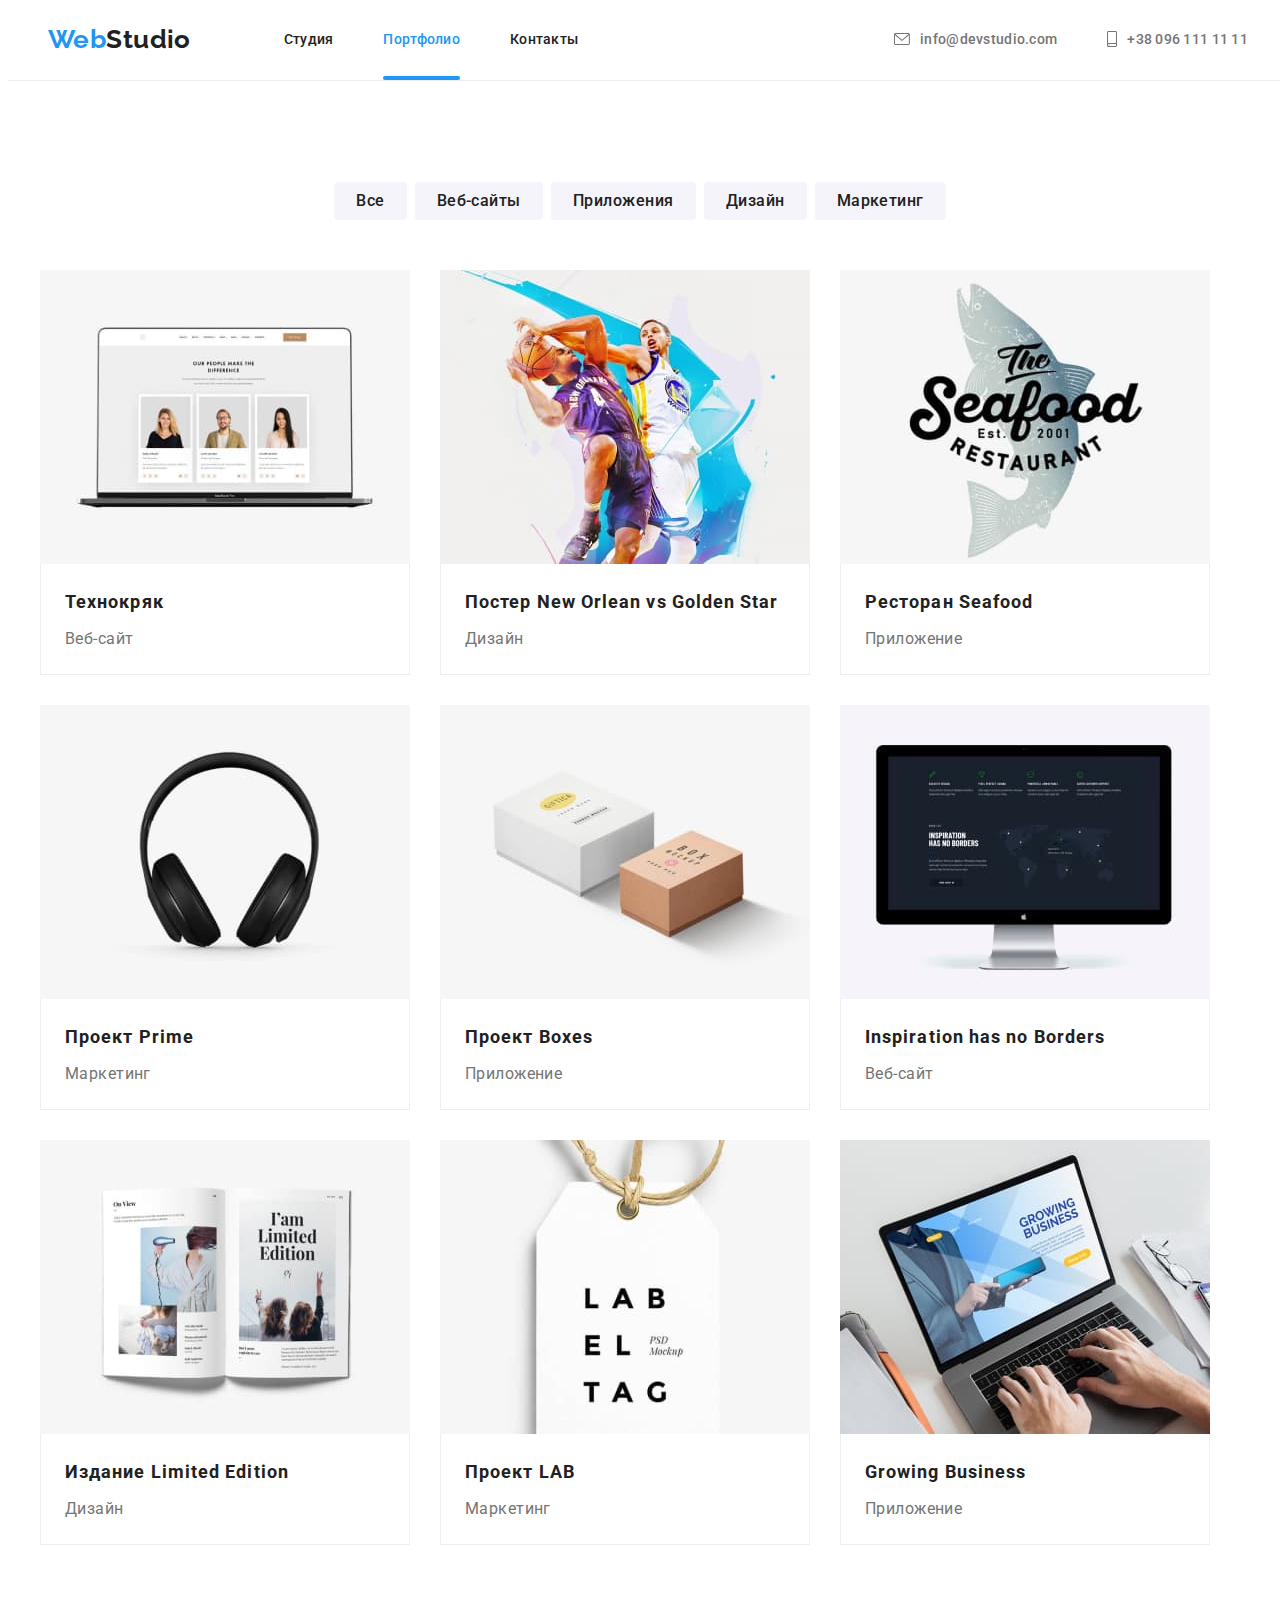
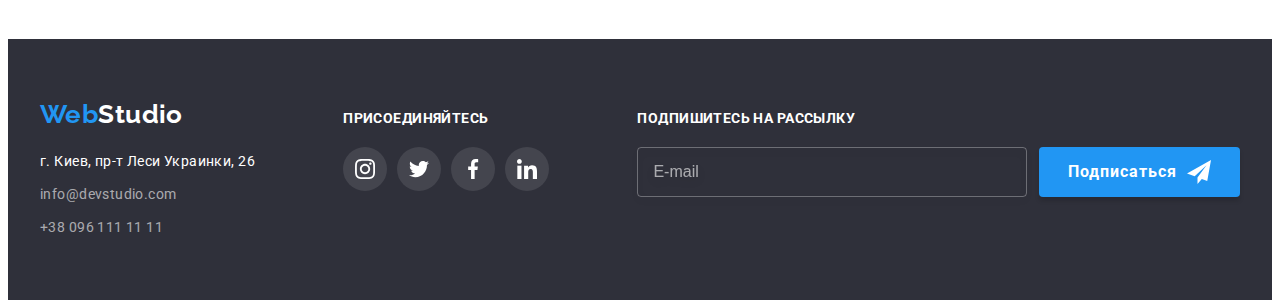
==== portfolio.html @ 2651d7e3 "Finished homework" ====
<!DOCTYPE html>
<html lang="ru">
  <head>
    <meta charset="UTF-8" />
    <meta http-equiv="X-UA-Compatible" content="IE=edge" />
    <meta name="viewport" content="width=device-width, initial-scale=1.0" />
    <title>Portfolio</title>
    <link
      rel="stylesheet"
      href="https://cdnjs.cloudflare.com/ajax/libs/modern-normalize/1.1.0/modern-normalize.min.css"
      integrity="sha512-wpPYUAdjBVSE4KJnH1VR1HeZfpl1ub8YT/NKx4PuQ5NmX2tKuGu6U/JRp5y+Y8XG2tV+wKQpNHVUX03MfMFn9Q=="
      crossorigin="anonymous"
      referrerpolicy="no-referrer"
    />
    <link rel="preconnect" href="https://fonts.googleapis.com" />
    <link rel="preconnect" href="https://fonts.gstatic.com" crossorigin />
    <link
      href="https://fonts.googleapis.com/css2?family=Raleway:wght@700&family=Roboto:wght@400;500;700;900&display=swap"
      rel="stylesheet"
    />
    <link rel="stylesheet" href="./css/basic.css" />
    <link rel="stylesheet" href="./css/styles.css" />
  </head>
  <body>
    <header>
      <div class="container">
        <a href="./index.html" class="logo"
          >Web<span class="logo-accent">Studio</span></a
        >
        <nav>
          <ul class="nav-list">
            <li>
              <a class="header-nav" href="./index.html">Студия</a>
            </li>
            <li>
              <a class="header-nav current" href="./portfolio.html"
                >Портфолио</a
              >
            </li>
            <li><a class="header-nav" href="#">Контакты</a></li>
          </ul>
        </nav>
        <ul class="contact-list">
          <li>
            <a class="contact-link" href="mailto:info@devstudio.com"
              ><svg class="header-icon" width="16" height="12">
                <use href="./images/icons.svg#icon-mail"></use>
              </svg>
              info@devstudio.com</a
            >
          </li>
          <li>
            <a class="contact-link" href="tel:+380961111111"
              ><svg class="header-icon" width="10" height="16">
                <use href="./images/icons.svg#icon-phone"></use>
              </svg>
              +38 096 111 11 11</a
            >
          </li>
        </ul>
      </div>
    </header>
    <main>
      <section class="section">
        <div class="container">
          <h1 class="visually-hidden">Projects</h1>
          <ul class="filter-list">
            <li><button type="button" class="filter-btn">Все</button></li>
            <li><button type="button" class="filter-btn">Веб-сайты</button></li>
            <li>
              <button type="button" class="filter-btn">Приложения</button>
            </li>
            <li><button type="button" class="filter-btn">Дизайн</button></li>
            <li><button type="button" class="filter-btn">Маркетинг</button></li>
          </ul>
          <ul class="projects-list">
            <li class="project-item">
              <a class="project-link" href="" rel="noopener nofollow noreferrer">
                <div class="project-wrap">
                  <img
                    src="./images/projects/project1.jpg"
                    alt="project"
                    width="370"
                    height="294"
                  />
                  <p class="project-desc">
                    Ресурс предлагает комплексные предложения с разным уровнем
                    функционала и сервисов. Все это позволит посетителю получить
                    исчерпывающие сведения о компании или частном лице.
                  </p>
                </div>
                <div class="project-caption">
                  <h2 class="project-name">Технокряк</h2>
                  <p class="project-type">Веб-сайт</p>
                </div>
              </a>
            </li>
            <li class="project-item">
              <a class="project-link" href="" rel="noopener nofollow noreferrer">
                <div class="project-wrap">
                  <img
                    src="./images/projects/project2.jpg"
                    alt="project"
                    width="370"
                    height="294"
                  />
                  <p class="project-desc">Product description lies here</p>
                </div>
                <div class="project-caption">
                  <h2 class="project-name">Постер New Orlean vs Golden Star</h2>
                  <p class="project-type">Дизайн</p>
                </div>
              </a>
            </li>
            <li class="project-item">
              <a class="project-link" href="" rel="noopener nofollow noreferrer">
                <div class="project-wrap">
                  <img
                    src="./images/projects/project3.jpg"
                    alt="project"
                    width="370"
                    height="294"
                  />
                  <p class="project-desc">Product description lies here</p>
                </div>
                <div class="project-caption">
                  <h2 class="project-name">Ресторан Seafood</h2>
                  <p class="project-type">Приложение</p>
                </div>
              </a>
            </li>
            <li class="project-item">
              <a class="project-link" href="" rel="noopener nofollow noreferrer">
                <div class="project-wrap">
                  <img
                    src="./images/projects/project4.jpg"
                    alt="project"
                    width="370"
                    height="294"
                  />
                  <p class="project-desc">Product description lies here</p>
                </div>
                <div class="project-caption">
                  <h2 class="project-name">Проект Prime</h2>
                  <p class="project-type">Маркетинг</p>
                </div>
              </a>
            </li>
            <li class="project-item">
              <a class="project-link" href="" rel="noopener nofollow noreferrer">
                <div class="project-wrap">
                  <img
                    src="./images/projects/project5.jpg"
                    alt="project"
                    width="370"
                    height="294"
                  />
                  <p class="project-desc">Product description lies here</p>
                </div>
                <div class="project-caption">
                  <h2 class="project-name">Проект Boxes</h2>
                  <p class="project-type">Приложение</p>
                </div>
              </a>
            </li>
            <li class="project-item">
              <a class="project-link" href="" rel="noopener nofollow noreferrer">
                <div class="project-wrap">
                  <img
                    src="./images/projects/project6.jpg"
                    alt="project"
                    width="370"
                    height="294"
                  />
                  <p class="project-desc">Product description lies here</p>
                </div>
                <div class="project-caption">
                  <h2 lang="en" class="project-name">
                    Inspiration has no Borders
                  </h2>
                  <p class="project-type">Веб-сайт</p>
                </div>
              </a>
            </li>
            <li class="project-item">
              <a class="project-link" href="" rel="noopener nofollow noreferrer">
                <div class="project-wrap">
                  <img
                    src="./images/projects/project7.jpg"
                    alt="project"
                    width="370"
                    height="294"
                  />
                  <p class="project-desc">Product description lies here</p>
                </div>
                <div class="project-caption">
                  <h2 class="project-name">Издание Limited Edition</h2>
                  <p class="project-type">Дизайн</p>
                </div>
              </a>
            </li>
            <li class="project-item">
              <a class="project-link" href="" rel="noopener nofollow noreferrer">
                <div class="project-wrap">
                  <img
                    src="./images/projects/project8.jpg"
                    alt="project"
                    width="370"
                    height="294"
                  />
                  <p class="project-desc">Product description lies here</p>
                </div>
                <div class="project-caption">
                  <h2 class="project-name">Проект LAB</h2>
                  <p class="project-type">Маркетинг</p>
                </div>
              </a>
            </li>
            <li class="project-item">
              <a class="project-link" href="" rel="noopener nofollow noreferrer">
                <div class="project-wrap">
                  <img
                    src="./images/projects/project9.jpg"
                    alt="project"
                    width="370"
                    height="294"
                  />
                  <p class="project-desc">Product description lies here</p>
                </div>
                <div class="project-caption">
                  <h2 lang="en" class="project-name">Growing Business</h2>
                  <p class="project-type">Приложение</p>
                </div>
              </a>
            </li>
          </ul>
        </div>
      </section>
    </main>
    <footer>
      <div class="container">
        <div>
          <a href="./index.html" class="logo"
            >Web<span class="logo-accent">Studio</span></a
          >
          <nav class="footer-nav">
            <address>
              <ul class="address-list">
                <li>
                  <a
                    class="address"
                    href="https://goo.gl/maps/BFLRJ4RonseeKcWp8"
                    target="_blank"
                    rel="noopener nofollow noreferrer"
                  >
                    г. Киев, пр-т Леси Украинки, 26</a
                  >
                </li>
                <li>
                  <a class="footer-contact" href="mailto:info@devstudio.com"
                    >info@devstudio.com</a
                  >
                </li>
                <li>
                  <a class="footer-contact" href="tel:+380961111111"
                    >+38 096 111 11 11</a
                  >
                </li>
              </ul>
            </address>
          </nav>
        </div>
        <div>
          <b class="cta">Присоединяйтесь</b>
          <ul class="network-links">
            <li>
              <a class="network-icon" href=""  rel="noopener nofollow noreferrer"
                ><svg width="20" height="20">
                  <use href="./images/icons.svg#icon-instagram"></use></svg></a>
            </li>
            <li>
              <a class="network-icon" href=""  rel="noopener nofollow noreferrer"
                ><svg width="20" height="20">
                  <use href="./images/icons.svg#icon-twitter"></use></svg></a>
            </li>
            <li>
              <a class="network-icon" href=""  rel="noopener nofollow noreferrer"
                ><svg width="20" height="20">
                  <use href="./images/icons.svg#icon-facebook"></use></svg></a>
            </li>
            <li>
              <a class="network-icon" href=""  rel="noopener nofollow noreferrer"
                ><svg width="20" height="20">
                  <use href="./images/icons.svg#icon-linkedin"></use></svg></a>
            </li>
          </ul>
        </div>
        <div>
          <b class="cta">Подпишитесь на рассылку</b>
      <div class="subscribe-wrap">
        <input
            class="subscribe-input"
            type="email"
            name="email"
            placeholder="E-mail"
          />
          <button type="submit" class="subscribe-btn">
            Подписаться
            <svg class="close-icon" width="24" height="24">
              <use href="./images/icons.svg#icon-send"></use>
            </svg></div>
          </button>
        </div>
      </div>
    </footer>
  </body>
</html>
---- css/basic.css ----
:root {
  --main-text: #757575;
  --secondary-text: #212121;
  --main-white: #ffffff;
  --accent: #2196f3;
  --secondary-accent: #188ce8;
  --dark-background: #2f303a;
  --light-background: #f5f4fa;
  --footer-contact: rgba(255, 255, 255, 0.6);
  --footer-icon-bg: rgba(255, 255, 255, 0.1);
  --header-border-color: #ececec;
  --border-color: #eeeeee;
  --main-icon-color: #afb1b8;
  --duration: 250ms;
  --timing: cubic-bezier(0.4, 0, 0.2, 1);
}
*:focus-visible {
  outline-color: var(--secondary-accent);
  outline-style: dashed;
  outline-width: 1px;
}
body {
  font-family: "Roboto", "Open Sans", sans-serif;
  color: var(--main-text);
  background-color: var(--main-white);
  font-size: 14px;
  line-height: 1.71;
  letter-spacing: 0.03em;
  padding-top: 80px;
}
h1,
h2,
h3,
h4,
h5,
h6,
p {
  margin-top: 0;
  margin-bottom: 0;
}
ul,
ol {
  padding: 0;
  margin: 0;
  list-style: none;
}
a {
  text-decoration: none;
  color: inherit;
}
img {
  display: block;
  max-width: 100%;
  height: auto;
}
.container {
  width: 1200px;
  margin: 0 auto;
  padding-left: 15px;
  padding-right: 15px;
}
.section {
  padding-top: 94px;
  padding-bottom: 94px;
}
.visually-hidden {
  position: absolute;
  white-space: nowrap;
  width: 1px;
  height: 1px;
  overflow: hidden;
  border: 0;
  padding: 0;
  clip: rect(0 0 0 0);
  clip-path: inset(50%);
  margin: -1px;
}
---- css/styles.css ----
/*-------------HEADER-------------*/
header {
  position: fixed;
  top: 0;
  width: 100%;
  z-index: 10;
  padding-top: 24px;
  padding-bottom: 25px;
  background-color: var(--main-white);
  border-bottom: 1px solid var(--header-border-color);
}
header .container {
  display: flex;
  align-items: center;
}
.logo {
  display: block;
  font-family: "Raleway", "Open Sans", sans-serif;
  font-weight: 700;
  color: var(--accent);
  font-size: 26px;
  line-height: 1.19;
  margin-right: 93px;
}
.logo-accent {
  color: var(--secondary-text);
}
.nav-list {
  display: flex;
}
.header-nav {
  position: relative;
  font-weight: 500;
  letter-spacing: 0.02em;
  color: var(--secondary-text);
  transition: color var(--duration) var(--timing);
}
.contact-list {
  display: flex;
  margin-left: auto;
}
.contact-link {
  display: flex;
  align-items: center;
  font-weight: 500;
  letter-spacing: 0.02em;
  transition: color var(--duration) var(--timing);
}
.header-icon {
  fill: currentColor;
  margin-right: 10px;
}
nav li:not(:last-child),
.contact-list li:not(:last-child) {
  margin-right: 50px;
}
.header-nav:hover,
.header-nav:focus,
.contact-link:hover,
.contact-link:focus {
  color: var(--accent);
}
.current {
  color: var(--accent);
}
.current::after {
  content: "";
  position: absolute;
  left: 0;
  bottom: -33px;
  width: 100%;
  height: 4px;
  border-radius: 2px;
  background-color: var(--accent);
  transition: opacity var(--duration) var(--timing);
}

/*-------------MAIN-------------*/
/*-------------HERO-------------*/
.hero {
  max-width: 1600px;
  min-height: 600px;
  margin: 0 auto;
  background-color: var(--dark-background);
  background-image: linear-gradient(
      rgba(47, 48, 58, 0.4),
      rgba(47, 48, 58, 0.4)
    ),
    url(../images/working-people.jpg);
  background-size: cover;
  background-repeat: no-repeat;
  background-position: center;
  padding: 200px 0;
  text-align: center;
}
.hero-title {
  font-weight: 900;
  font-size: 44px;
  line-height: 1.36;
  letter-spacing: 0.06em;
  text-transform: uppercase;
  margin-bottom: 30px;
  color: var(--main-white);
}
.hero-btn {
  font-family: "Roboto", "Open Sans", sans-serif;
  font-weight: 700;
  font-size: 16px;
  line-height: 1.88;
  letter-spacing: 0.06em;
  min-width: 200px;
  min-height: 50px;
  border: 0;
  padding: 10px 32px;
  border-radius: 4px;
  color: var(--main-white);
  background-color: var(--accent);
  cursor: pointer;
  transition: background-color var(--duration) var(--timing);
}
.hero-btn:hover,
.hero-btn:focus {
  background-color: var(--secondary-accent);
}

/*-------------ADVANTAGES-------------*/
.advantage-list {
  display: flex;
}
.advantage-list li:not(:last-child) {
  margin-right: 30px;
}
.advantage-item {
  width: 270px;
  text-align: left;
  align-items: center;
}
.advantage-item::before {
  content: "";
  display: block;
  height: 120px;
  border-radius: 4px;
  background-color: var(--light-background);
  background-size: 70px;
  background-repeat: no-repeat;
  background-position: center;
  margin-bottom: 30px;
}
.icon-antenna::before {
  background-image: url(../images/icons/antenna.svg);
}
.icon-clock::before {
  background-image: url(../images/icons/clock.svg);
}
.icon-diagram::before {
  background-image: url(../images/icons/diagram.svg);
}
.icon-astronaut::before {
  background-image: url(../images/icons/astronaut.svg);
}
.advantage-title {
  font-weight: 700;
  font-size: 14px;
  line-height: 1.14;
  text-transform: uppercase;
  margin-bottom: 10px;
  color: var(--secondary-text);
}

/*-------------WHAT WE DO-------------*/
.spec-section {
  padding-bottom: 94px;
}
.section-title {
  font-weight: 700;
  font-size: 36px;
  line-height: 1.17;
  text-align: center;
  margin-bottom: 50px;
  color: var(--secondary-text);
}
.about-list {
  display: flex;
}
.about-list li:not(:last-child) {
  margin-right: 30px;
}
.about-item {
  position: relative;
}
.about-desc {
  display: flex;
  position: absolute;
  bottom: 0;
  left: 0;
  width: 100%;
  height: 70px;
  font-weight: 700;
  text-align: center;
  text-transform: uppercase;
  align-items: center;
  justify-content: center;
  color: var(--main-white);
  background-color: rgba(47, 48, 58, 0.8);
}

/*-------------TEAM-------------*/
.team {
  background-color: var(--light-background);
}
.team-list {
  display: flex;
}
.team-list li:not(:last-child) {
  margin-right: 30px;
}
.team-member {
  box-shadow: 0px 1px 3px rgba(0, 0, 0, 0.12), 0px 1px 1px rgba(0, 0, 0, 0.14),
    0px 2px 1px rgba(0, 0, 0, 0.2);
}
.caption {
  background-color: var(--main-white);
  padding-top: 30px;
  padding-bottom: 30px;
  border-radius: 0px 0px 4px 4px;
}
.member-name {
  font-weight: 500;
  font-size: 16px;
  line-height: 1.19;
  text-align: center;
  margin-bottom: 10px;
  color: var(--secondary-text);
}
.member-position {
  font-size: 16px;
  line-height: 1.19;
  text-align: center;
  margin-bottom: 16px;
}
.network-links {
  display: flex;
  justify-content: center;
}
.network-links li:not(:last-child) {
  margin-right: 10px;
}
.network-icon {
  fill: var(--main-icon-color);
  border-radius: 50%;
  width: 44px;
  height: 44px;
  display: flex;
  justify-content: center;
  align-items: center;
  cursor: pointer;
  transition: fill var(--duration) var(--timing),
    background-color var(--duration) var(--timing);
}
.network-icon:hover,
.network-icon:focus {
  fill: var(--main-white);
  background-color: var(--accent);
}

/*-------------CLIENTS-------------*/
.clients-list {
  display: flex;
  justify-content: center;
}
.clients-list li:not(:last-child) {
  margin-right: 30px;
}
.client-icon {
  fill: currentColor;
  vertical-align: middle;
}
.client-link {
  width: 170px;
  height: 92px;
  display: flex;
  justify-content: center;
  align-items: center;
  border-radius: 4px;
  border: 1px solid var(--main-icon-color);
  color: var(--main-icon-color);
  transition: border var(--duration) var(--timing),
    color var(--duration) var(--timing);
}
.client-link:hover,
.client-link:focus {
  border: 1px solid var(--accent);
  color: var(--accent);
}

/*-------------FOOTER-------------*/
footer {
  padding-top: 60px;
  padding-bottom: 60px;
  background-color: var(--dark-background);
}
footer .container {
  display: flex;
  align-items: baseline;
  justify-content: space-between;
}
footer .logo {
  margin-bottom: 20px;
  margin-right: 0;
}
footer .logo-accent {
  color: var(--main-white);
}
nav.footer-nav li {
  margin-right: 0;
}
.address-list li:not(:last-child) {
  margin-bottom: 9px;
}
.address {
  font-style: normal;
  color: var(--main-white);
  transition: color var(--duration) var(--timing);
}
.footer-contact {
  font-style: normal;
  color: var(--footer-contact);
  transition: color var(--duration) var(--timing);
}
.address:hover,
.address:focus,
.footer-contact:hover,
.footer-contact:focus {
  color: var(--accent);
}
.cta {
  display: block;
  line-height: 1.14;
  text-transform: uppercase;
  color: var(--main-white);
  margin-bottom: 20px;
}
footer .network-icon {
  border-radius: 50%;
  width: 44px;
  height: 44px;
  display: flex;
  justify-content: center;
  align-items: center;
  fill: var(--main-white);
  background-color: var(--footer-icon-bg);
  transition: background-color var(--duration) var(--timing);
}
footer .network-icon:hover,
footer .network-icon:focus {
  background-color: var(--accent);
}
.subscribe-wrap {
  display: flex;
}
.subscribe-input {
  width: 358px;
  background-color: transparent;
  border: 1px solid rgba(255, 255, 255, 0.3);
  filter: drop-shadow(0px 4px 4px rgba(0, 0, 0, 0.15));
  border-radius: 4px;
  margin-right: 12px;
  padding: 16px 15px;
  color: var(--main-white);
}
.subscribe-input::placeholder {
  font-size: 16px;
  line-height: 1.25;
  color: var(--footer-contact);
}
.subscribe-btn {
  display: flex;
  justify-content: center;
  align-items: center;
  font-family: "Roboto", "Open Sans", sans-serif;
  font-weight: 700;
  font-size: 16px;
  line-height: 1.88;
  letter-spacing: 0.06em;
  min-width: 200px;
  min-height: 50px;
  border: 0;
  padding: 10px 29px;
  box-shadow: 0px 4px 4px rgba(0, 0, 0, 0.15);
  border-radius: 4px;
  color: var(--main-white);
  background-color: var(--accent);
  cursor: pointer;
  transition: background-color var(--duration) var(--timing);
}
.subscribe-btn svg {
  margin-left: 10px;
  fill: currentColor;
}
.subscribe-btn:hover,
.subscribe-btn:focus {
  background-color: var(--secondary-accent);
}

/*-------------PROJECTS-------------*/
.filter-list {
  display: flex;
  justify-content: center;
  margin-bottom: 50px;
}
.filter-btn {
  font-family: "Roboto", "Open Sans", sans-serif;
  font-weight: 500;
  font-size: 16px;
  line-height: 1.62;
  text-align: center;
  letter-spacing: 0.03em;
  padding: 6px 22px;
  border: 0;
  border-radius: 4px;
  color: var(--secondary-text);
  background-color: var(--light-background);
  cursor: pointer;
  transition: color var(--duration) var(--timing),
    background-color var(--duration) var(--timing),
    box-shadow var(--duration) var(--timing);
}
.filter-list li:not(:last-child) {
  margin-right: 8px;
}
.filter-btn:hover,
.filter-btn:focus {
  color: var(--main-white);
  background-color: var(--accent);
  box-shadow: 0px 3px 1px rgba(0, 0, 0, 0.1), 0px 1px 2px rgba(0, 0, 0, 0.08),
    0px 2px 2px rgba(0, 0, 0, 0.12);
}
.projects-list {
  display: flex;
  flex-wrap: wrap;
  margin-right: -30px;
  margin-bottom: -30px;
}
.project-item {
  margin-right: 30px;
  margin-bottom: 30px;
}
.project-link {
  display: block;
  transition: box-shadow var(--duration) var(--timing);
}
.project-link:hover,
.project-link:focus {
  box-shadow: 0px 1px 1px rgba(0, 0, 0, 0.12), 0px 4px 4px rgba(0, 0, 0, 0.06),
    1px 4px 6px rgba(0, 0, 0, 0.16);
}
.project-link:hover .project-desc,
.project-link:focus .project-desc {
  transform: translateY(0);
  opacity: 1;
}
.project-wrap {
  position: relative;
  overflow: hidden;
}
.project-desc {
  position: absolute;
  top: 0;
  width: 100%;
  height: 100%;
  padding: 63px 24px;
  font-size: 18px;
  line-height: 1.56;
  color: var(--main-white);
  background-color: rgba(33, 150, 243, 0.9);
  opacity: 0;
  transform: translateY(100%);
  transition: transform 300ms var(--timing);
}
.project-caption {
  padding: 20px 24px;
  border: 1px solid var(--border-color);
  border-top: none;
}
.project-name {
  font-weight: 700;
  font-size: 18px;
  line-height: 2;
  letter-spacing: 0.06em;
  margin-bottom: 4px;
  color: var(--secondary-text);
}
.project-type {
  font-size: 16px;
  line-height: 1.88;
}

/*-------------MODAL-------------*/
.backdrop {
  z-index: 15;
  width: 100vw;
  height: 100vh;
  background-color: rgba(0, 0, 0, 0.2);
  position: fixed;
  top: 0;
  opacity: 1;
  visibility: visible;
  transition: opacity var(--duration) var(--timing),
    visibility var(--duration) var(--timing);
}
.is-hidden {
  opacity: 0;
  visibility: hidden;
  pointer-events: none;
}
.backdrop.is-hidden .modal {
  transform: translate(-50%, -50%) scale(0);
}
.modal {
  position: absolute;
  top: 50%;
  left: 50%;
  width: 528px;
  min-height: 581px;
  padding: 40px;
  background: var(--main-white);
  box-shadow: 0px 1px 3px rgba(0, 0, 0, 0.12), 0px 1px 1px rgba(0, 0, 0, 0.14),
    0px 2px 1px rgba(0, 0, 0, 0.2);
  border-radius: 4px;
  transform: translate(-50%, -50%) scale(1);
  transition: transform 500ms var(--timing) var(--duration);
}
.modal-close-btn {
  width: 30px;
  height: 30px;
  border: 1px solid rgba(0, 0, 0, 0.1);
  border-radius: 50%;
  background-color: var(--main-white);
  position: absolute;
  top: 8px;
  right: 8px;
  cursor: pointer;
}
.modal-close-btn:hover svg,
.modal-close-btn:focus svg {
  fill: var(--accent);
}
.close-icon {
  fill: #000;
  transition: fill var(--duration) var(--timing);
}
form {
  margin-bottom: 30px;
}
.form-header {
  display: block;
  margin-bottom: 12px;
  font-weight: 700;
  font-size: 20px;
  line-height: calc(23 / 20);
  text-align: center;
  color: var(--secondary-text);
}
.form-field {
  display: flex;
  flex-direction: column;
  margin-bottom: 10px;
}
.field-name {
  margin-bottom: 4px;
  font-size: 12px;
  line-height: calc(14 / 12);
  letter-spacing: 0.01em;
  color: var(--main-text);
}
.input-wrap {
  position: relative;
}
.form-field input,
.form-field textarea {
  border: 1px solid rgba(33, 33, 33, 0.2);
  border-radius: 4px;
  transition: border var(--duration) var(--timing);
}
.form-field input {
  width: 100%;
  padding: 11px 12px 11px 42px;
}
.form-field textarea {
  resize: none;
  padding: 12px 16px;
}
.input-icon {
  position: absolute;
  left: 12px;
  top: 50%;
  transform: translateY(-50%);
  fill: var(--secondary-text);
  transition: fll var(--duration) var(--timing);
}
.form-field:hover input,
.form-field:focus input,
.form-field:hover textarea,
.form-field:focus textarea {
  border: 1px solid var(--accent);
  outline: none;
}
.form-field:hover svg,
.form-field:focus svg {
  fill: var(--accent);
}
.form-field input::placeholder,
.form-field textarea::placeholder {
  letter-spacing: 0.01em;
  color: rgba(117, 117, 117, 0.5);
}
.agree-text {
  display: flex;
  align-items: center;
  font-size: 14px;
  line-height: 1.71;
  color: var(--main-text);
}
.agree-text span {
  margin-right: 7px;
  width: 16px;
  height: 15px;
  background-color: transparent;
  border: 2px solid var(--secondary-text);
  border-radius: 2px;
  display: flex;
  align-items: center;
  justify-content: center;
  transition: background-color var(--duration) var(--timing),
    border var(--duration) var(--timing);
}
.check-icon {
  fill: var(--main-white);
  transition: fll var(--duration) var(--timing);
}
.modal-check:checked + .agree-text span {
  background-color: var(--accent);
  border: none;
}
.modal-check:checked + .agree-text .check-icon {
  fill: var(--main-white);
}
.agree-text a {
  margin-left: 4px;
  text-decoration: underline;
  color: var(--accent);
}
.modal-send-btn {
  display: block;
  margin: 0 auto;
  font-family: "Roboto", "Open Sans", sans-serif;
  font-weight: 700;
  font-size: 16px;
  line-height: 1.88;
  letter-spacing: 0.06em;
  min-width: 200px;
  min-height: 50px;
  border: 0;
  padding: 10px 32px;
  border-radius: 4px;
  color: var(--main-white);
  background-color: var(--accent);
  cursor: pointer;
  transition: background-color var(--duration) var(--timing);
}
.modal-send-btn:hover,
.modal-send-btn:focus {
  background-color: var(--secondary-accent);
}

/*-------------JS-------------*/
.no-scroll {
  overflow-y: hidden;
}
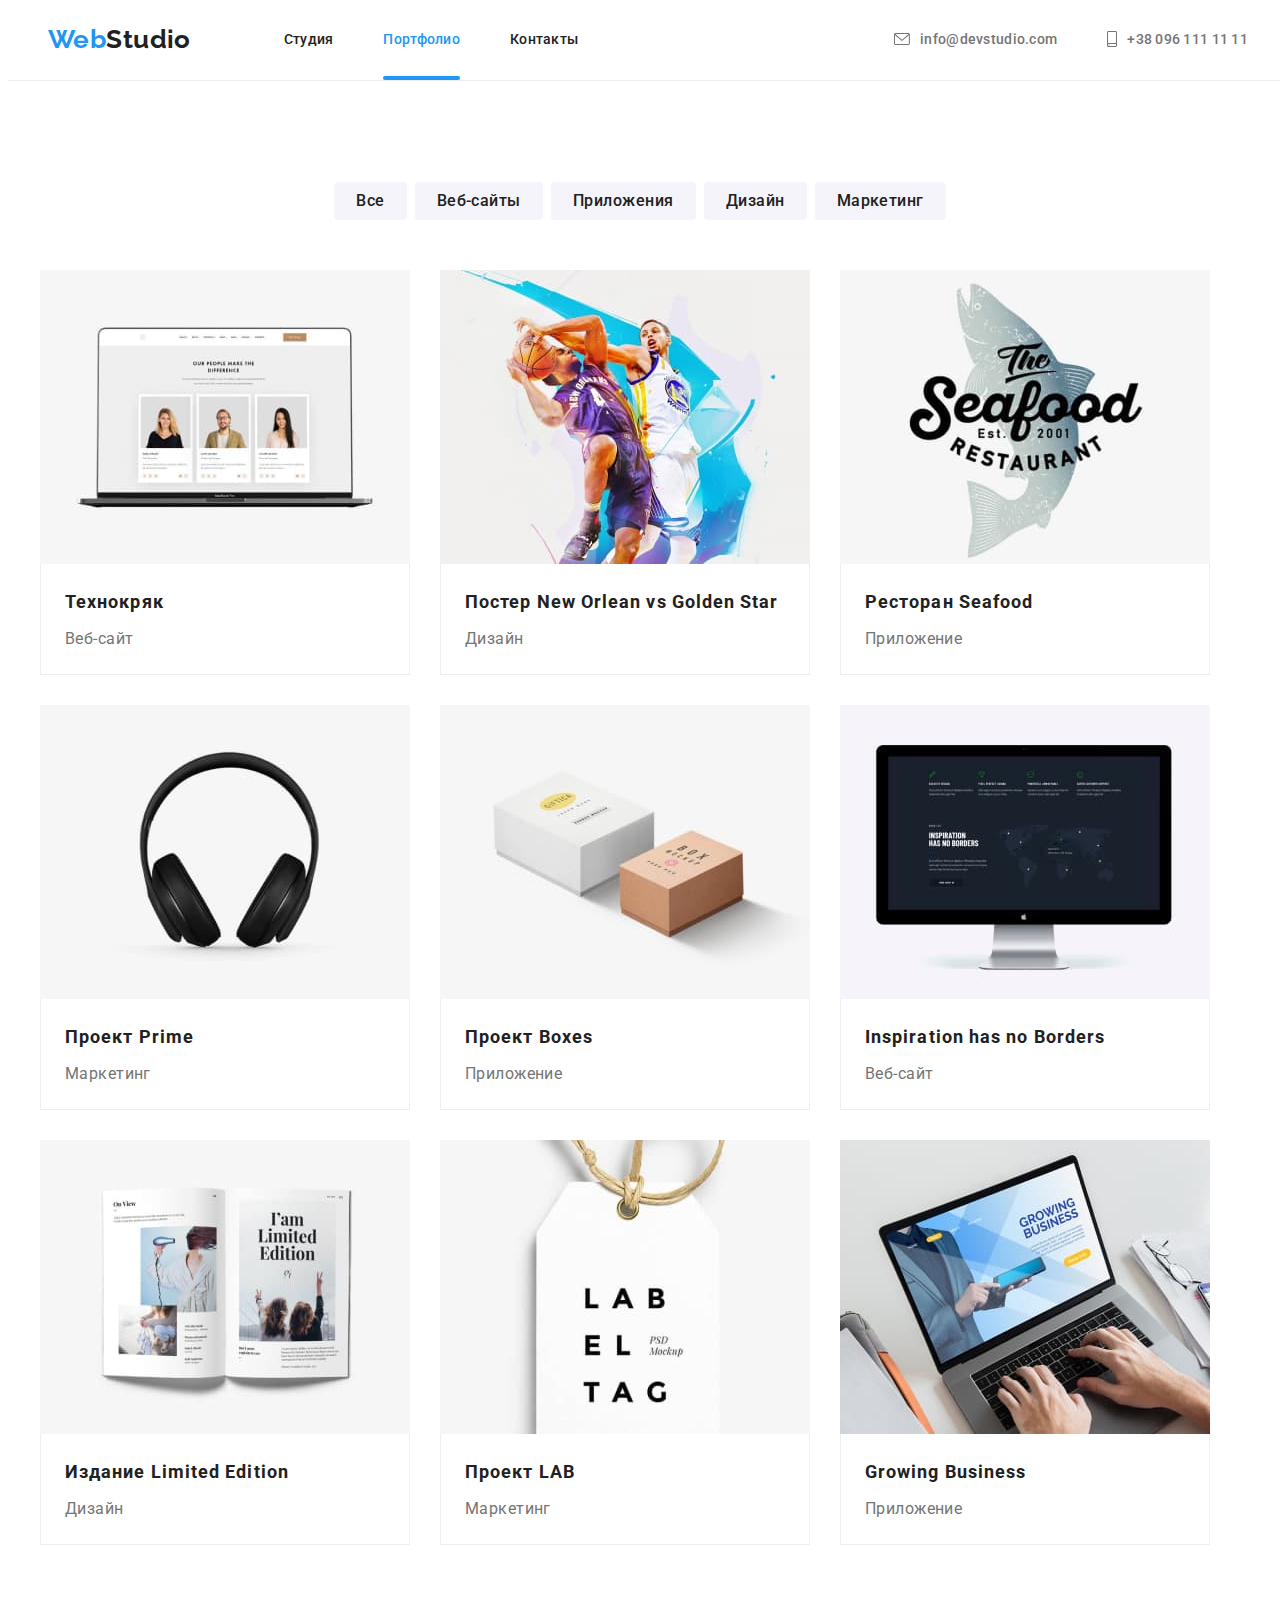
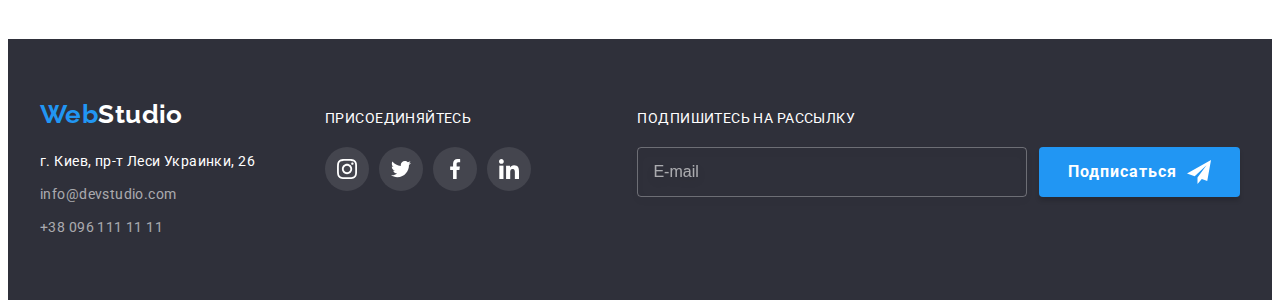
==== commit 5a9972f4: "Updated .html, .css & .js" ====
--- a/portfolio.html
+++ b/portfolio.html
@@ -75,7 +75,11 @@
           </ul>
           <ul class="projects-list">
             <li class="project-item">
-              <a class="project-link" href="" rel="noopener nofollow noreferrer">
+              <a
+                class="project-link"
+                href=""
+                rel="noopener nofollow noreferrer"
+              >
                 <div class="project-wrap">
                   <img
                     src="./images/projects/project1.jpg"
@@ -96,7 +100,11 @@
               </a>
             </li>
             <li class="project-item">
-              <a class="project-link" href="" rel="noopener nofollow noreferrer">
+              <a
+                class="project-link"
+                href=""
+                rel="noopener nofollow noreferrer"
+              >
                 <div class="project-wrap">
                   <img
                     src="./images/projects/project2.jpg"
@@ -113,7 +121,11 @@
               </a>
             </li>
             <li class="project-item">
-              <a class="project-link" href="" rel="noopener nofollow noreferrer">
+              <a
+                class="project-link"
+                href=""
+                rel="noopener nofollow noreferrer"
+              >
                 <div class="project-wrap">
                   <img
                     src="./images/projects/project3.jpg"
@@ -130,7 +142,11 @@
               </a>
             </li>
             <li class="project-item">
-              <a class="project-link" href="" rel="noopener nofollow noreferrer">
+              <a
+                class="project-link"
+                href=""
+                rel="noopener nofollow noreferrer"
+              >
                 <div class="project-wrap">
                   <img
                     src="./images/projects/project4.jpg"
@@ -147,7 +163,11 @@
               </a>
             </li>
             <li class="project-item">
-              <a class="project-link" href="" rel="noopener nofollow noreferrer">
+              <a
+                class="project-link"
+                href=""
+                rel="noopener nofollow noreferrer"
+              >
                 <div class="project-wrap">
                   <img
                     src="./images/projects/project5.jpg"
@@ -164,7 +184,11 @@
               </a>
             </li>
             <li class="project-item">
-              <a class="project-link" href="" rel="noopener nofollow noreferrer">
+              <a
+                class="project-link"
+                href=""
+                rel="noopener nofollow noreferrer"
+              >
                 <div class="project-wrap">
                   <img
                     src="./images/projects/project6.jpg"
@@ -183,7 +207,11 @@
               </a>
             </li>
             <li class="project-item">
-              <a class="project-link" href="" rel="noopener nofollow noreferrer">
+              <a
+                class="project-link"
+                href=""
+                rel="noopener nofollow noreferrer"
+              >
                 <div class="project-wrap">
                   <img
                     src="./images/projects/project7.jpg"
@@ -200,7 +228,11 @@
               </a>
             </li>
             <li class="project-item">
-              <a class="project-link" href="" rel="noopener nofollow noreferrer">
+              <a
+                class="project-link"
+                href=""
+                rel="noopener nofollow noreferrer"
+              >
                 <div class="project-wrap">
                   <img
                     src="./images/projects/project8.jpg"
@@ -217,7 +249,11 @@
               </a>
             </li>
             <li class="project-item">
-              <a class="project-link" href="" rel="noopener nofollow noreferrer">
+              <a
+                class="project-link"
+                href=""
+                rel="noopener nofollow noreferrer"
+              >
                 <div class="project-wrap">
                   <img
                     src="./images/projects/project9.jpg"
@@ -239,7 +275,7 @@
     </main>
     <footer>
       <div class="container">
-        <div>
+        <div class="footer-contacts">
           <a href="./index.html" class="logo"
             >Web<span class="logo-accent">Studio</span></a
           >
@@ -270,46 +306,52 @@
             </address>
           </nav>
         </div>
-        <div>
-          <b class="cta">Присоединяйтесь</b>
+        <div class="footer-socials">
+          <p class="cta">Присоединяйтесь</p>
           <ul class="network-links">
             <li>
-              <a class="network-icon" href=""  rel="noopener nofollow noreferrer"
+              <a class="network-icon" href="" rel="noopener nofollow noreferrer"
                 ><svg width="20" height="20">
-                  <use href="./images/icons.svg#icon-instagram"></use></svg></a>
-            </li>
-            <li>
-              <a class="network-icon" href=""  rel="noopener nofollow noreferrer"
+                  <use href="./images/icons.svg#icon-instagram"></use></svg
+              ></a>
+            </li>
+            <li>
+              <a class="network-icon" href="" rel="noopener nofollow noreferrer"
                 ><svg width="20" height="20">
-                  <use href="./images/icons.svg#icon-twitter"></use></svg></a>
-            </li>
-            <li>
-              <a class="network-icon" href=""  rel="noopener nofollow noreferrer"
+                  <use href="./images/icons.svg#icon-twitter"></use></svg
+              ></a>
+            </li>
+            <li>
+              <a class="network-icon" href="" rel="noopener nofollow noreferrer"
                 ><svg width="20" height="20">
-                  <use href="./images/icons.svg#icon-facebook"></use></svg></a>
-            </li>
-            <li>
-              <a class="network-icon" href=""  rel="noopener nofollow noreferrer"
+                  <use href="./images/icons.svg#icon-facebook"></use></svg
+              ></a>
+            </li>
+            <li>
+              <a class="network-icon" href="" rel="noopener nofollow noreferrer"
                 ><svg width="20" height="20">
-                  <use href="./images/icons.svg#icon-linkedin"></use></svg></a>
+                  <use href="./images/icons.svg#icon-linkedin"></use></svg
+              ></a>
             </li>
           </ul>
         </div>
         <div>
-          <b class="cta">Подпишитесь на рассылку</b>
-      <div class="subscribe-wrap">
-        <input
-            class="subscribe-input"
-            type="email"
-            name="email"
-            placeholder="E-mail"
-          />
-          <button type="submit" class="subscribe-btn">
-            Подписаться
-            <svg class="close-icon" width="24" height="24">
-              <use href="./images/icons.svg#icon-send"></use>
-            </svg></div>
-          </button>
+          <p class="cta">Подпишитесь на рассылку</p>
+          <form class="footer-form">
+            <input
+              class="subscribe-input"
+              type="email"
+              name="email"
+              required
+              placeholder="E-mail"
+            />
+            <button class="subscribe-btn">
+              Подписаться
+              <svg class="close-icon" width="24" height="24">
+                <use href="./images/icons.svg#icon-send"></use>
+              </svg>
+            </button>
+          </form>
         </div>
       </div>
     </footer>
--- a/css/basic.css
+++ b/css/basic.css
@@ -13,11 +13,6 @@
   --main-icon-color: #afb1b8;
   --duration: 250ms;
   --timing: cubic-bezier(0.4, 0, 0.2, 1);
-}
-*:focus-visible {
-  outline-color: var(--secondary-accent);
-  outline-style: dashed;
-  outline-width: 1px;
 }
 body {
   font-family: "Roboto", "Open Sans", sans-serif;
--- a/css/styles.css
+++ b/css/styles.css
@@ -8,6 +8,11 @@
   padding-bottom: 25px;
   background-color: var(--main-white);
   border-bottom: 1px solid var(--header-border-color);
+}
+header *:focus-visible {
+  outline-color: var(--secondary-accent);
+  outline-style: dashed;
+  outline-width: 1px;
 }
 header .container {
   display: flex;
@@ -302,7 +307,9 @@
 footer .container {
   display: flex;
   align-items: baseline;
-  justify-content: space-between;
+}
+.footer-contacts {
+  margin-right: 70px;
 }
 footer .logo {
   margin-bottom: 20px;
@@ -333,6 +340,9 @@
 .footer-contact:focus {
   color: var(--accent);
 }
+.footer-socials {
+  margin-right: auto;
+}
 .cta {
   display: block;
   line-height: 1.14;
@@ -355,7 +365,7 @@
 footer .network-icon:focus {
   background-color: var(--accent);
 }
-.subscribe-wrap {
+.footer-form {
   display: flex;
 }
 .subscribe-input {
@@ -521,7 +531,7 @@
   top: 50%;
   left: 50%;
   width: 528px;
-  min-height: 581px;
+  height: 581px;
   padding: 40px;
   background: var(--main-white);
   box-shadow: 0px 1px 3px rgba(0, 0, 0, 0.12), 0px 1px 1px rgba(0, 0, 0, 0.14),
@@ -549,9 +559,6 @@
   fill: #000;
   transition: fill var(--duration) var(--timing);
 }
-form {
-  margin-bottom: 30px;
-}
 .form-header {
   display: block;
   margin-bottom: 12px;
@@ -564,6 +571,11 @@
 .form-field {
   display: flex;
   flex-direction: column;
+}
+.form-field + .form-field {
+  margin-top: 10px;
+}
+form .form-field:not(:last-child) {
   margin-bottom: 10px;
 }
 .field-name {
@@ -587,8 +599,10 @@
   padding: 11px 12px 11px 42px;
 }
 .form-field textarea {
+  height: 120px;
   resize: none;
   padding: 12px 16px;
+  margin-bottom: 20px;
 }
 .input-icon {
   position: absolute;
@@ -596,7 +610,7 @@
   top: 50%;
   transform: translateY(-50%);
   fill: var(--secondary-text);
-  transition: fll var(--duration) var(--timing);
+  transition: fill var(--duration) var(--timing);
 }
 .form-field:hover input,
 .form-field:focus input,
@@ -616,9 +630,11 @@
 }
 .agree-text {
   display: flex;
+  justify-content: center;
   align-items: center;
   font-size: 14px;
   line-height: 1.71;
+  margin-bottom: 30px;
   color: var(--main-text);
 }
 .agree-text span {
@@ -675,5 +691,6 @@
 
 /*-------------JS-------------*/
 .no-scroll {
-  overflow-y: hidden;
-}
+  overflow: hidden;
+  padding-right: var(--scrollbar-width);
+}
